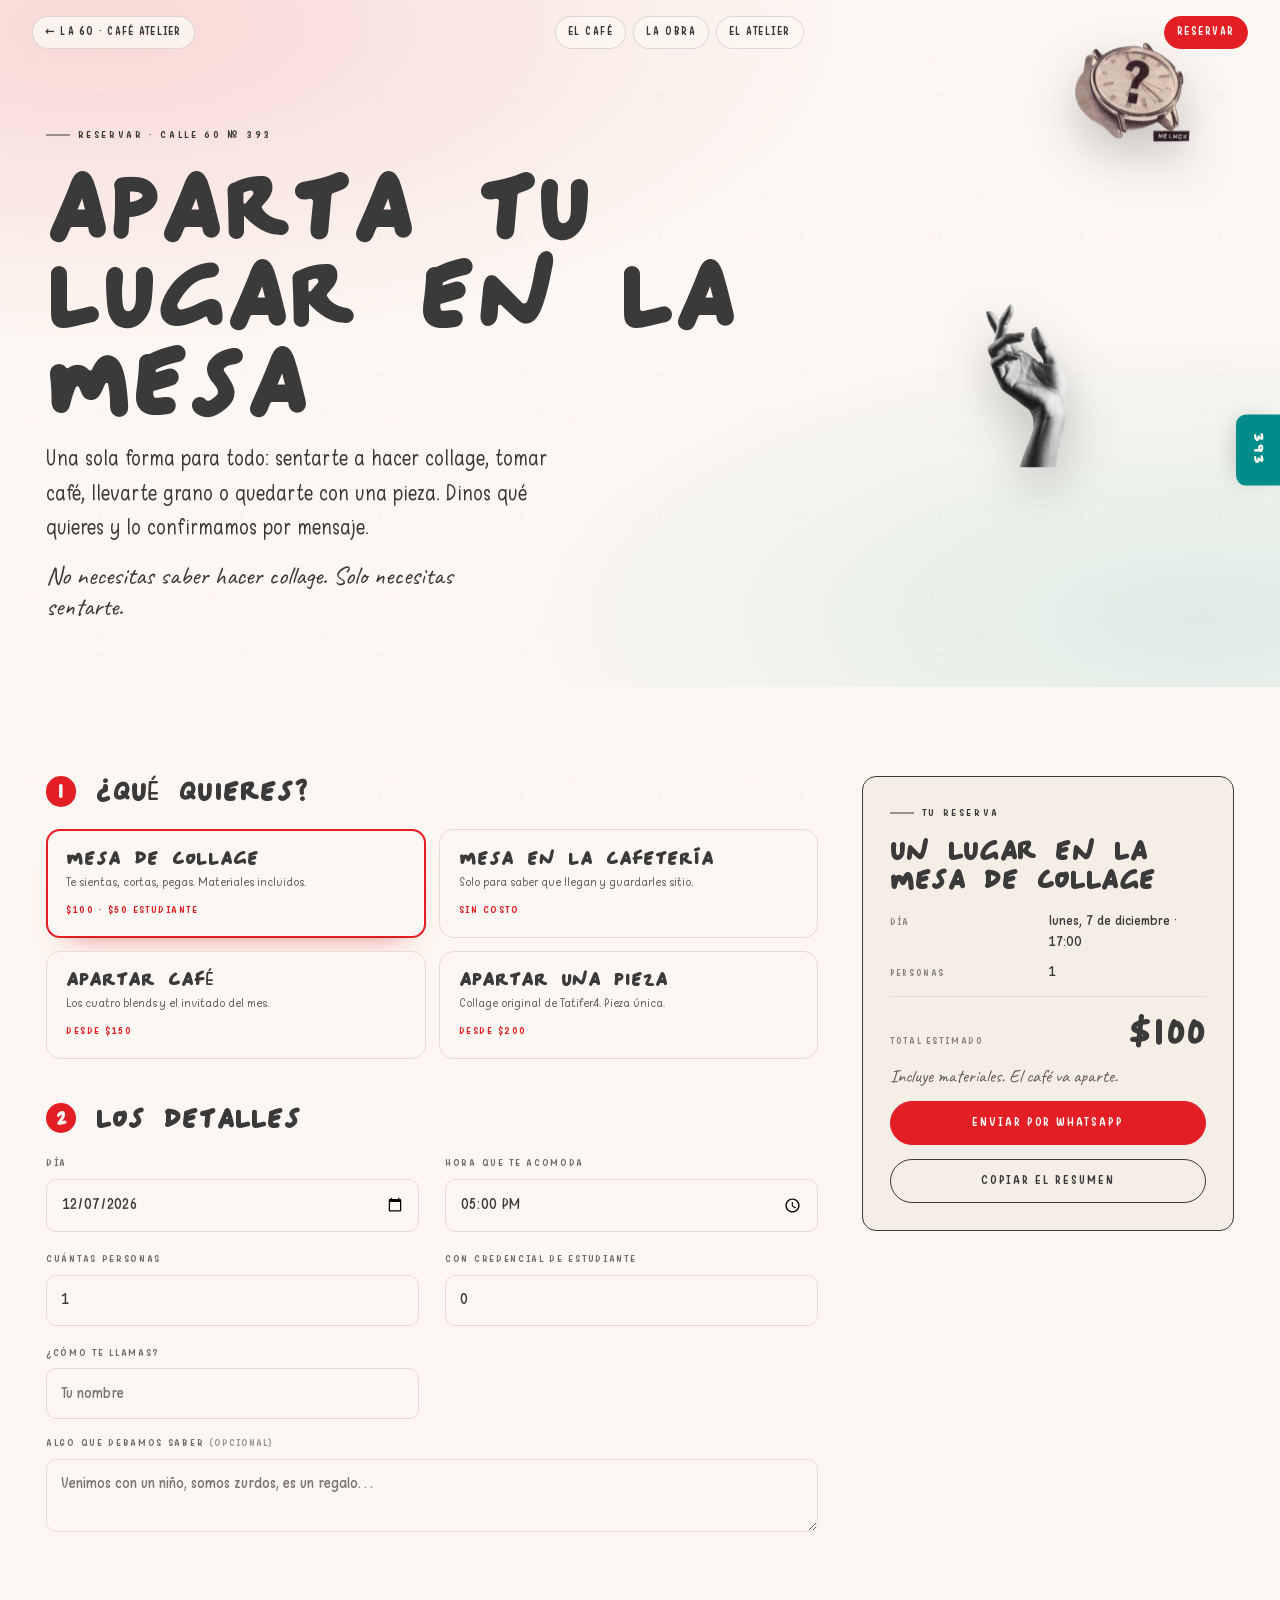
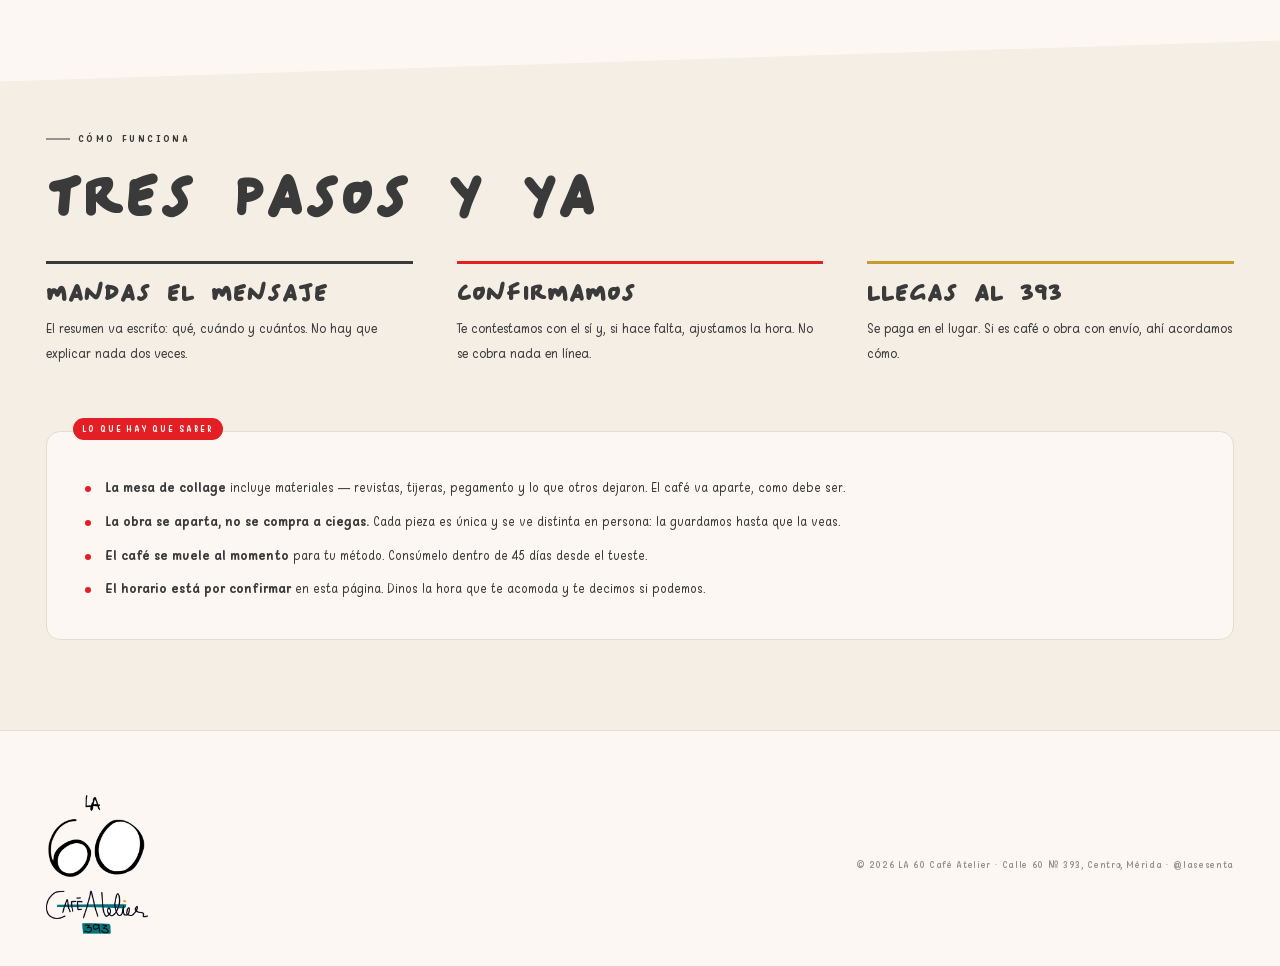
==== reservas.html @ 97c0dc9b "Añade el sitio completo de LA 60 y lo deja listo para publicar El repositorio solo tenía los bloques" ====
<!doctype html>
<html lang="es-MX">
<head>
<meta charset="utf-8">
<meta name="viewport" content="width=device-width,initial-scale=1">
<title>Reservar en LA 60 Café Atelier</title>
<meta name="description" content="Aparta tu lugar en la mesa de collage, una mesa en la cafetería, café en grano o una pieza de Tatifer4. Calle 60 № 393, Centro, Mérida.">
<meta name="theme-color" content="#E31E24">
<meta property="og:title" content="Reservar en LA 60">
<meta property="og:description" content="Collage, café y obra original. Aparta tu lugar en el 393.">
<meta property="og:type" content="website">
<meta property="og:image" content="https://la60cafeatelier.com/assets/img/og-reservas.jpg">
<meta property="og:image:width" content="1200">
<meta property="og:image:height" content="630">
<meta property="og:image:alt" content="La barra de LA 60 Café Atelier">
<meta property="og:url" content="https://la60cafeatelier.com/reservas.html">
<meta property="og:site_name" content="LA 60 · Café Atelier">
<meta property="og:locale" content="es_MX">
<meta name="twitter:card" content="summary_large_image">
<link rel="canonical" href="https://la60cafeatelier.com/reservas.html">
<link rel="icon" href="favicon.ico" sizes="32x32">
<link rel="icon" href="favicon-512.png" type="image/png" sizes="512x512">
<link rel="apple-touch-icon" href="apple-touch-icon.png">

<link rel="preload" href="assets/fonts/lore-bold.woff2" as="font" type="font/woff2" crossorigin>
<link rel="preload" href="assets/fonts/warungkopi-400-normal.woff2" as="font" type="font/woff2" crossorigin>
<link rel="stylesheet" href="assets/css/la60-web.css">
</head>
<body class="pag-reservas">

<a class="salta" href="#reserva">Saltar al formulario</a>

<nav class="nav" aria-label="Principal">
  <div class="nav__grupo">
    <a class="pill pill--marca" href="index.html">← LA 60 · Café Atelier</a>
  </div>
  <div class="nav__grupo nav__links">
    <a class="pill" href="index.html#tienda">El café</a>
    <a class="pill" href="obra.html">La obra</a>
    <a class="pill" href="index.html#taller">El atelier</a>
  </div>
  <div class="nav__grupo">
    <a class="pill pill--acento" href="#reserva">Reservar</a>
  </div>
</nav>
<a class="tab393" href="index.html#visita" aria-label="Calle 60 número 393, Centro, Mérida">393</a>

<!-- ============================================================
     PORTADA
     ============================================================ -->
<header class="res-hero escena" data-raton="14">
  <div class="flota solo-md" data-scroll="200"
       style="--x:84%;--y:14%;--w:clamp(80px,9vw,140px);--depth:2;--rot:9deg;--dur:11s;--amp:18px;--z:6">
    <div class="flota__i"><img src="assets/img/recortes/reloj.webp" alt="" loading="eager"></div>
  </div>
  <!-- La mano va debajo del reloj, a la derecha: a la izquierda se montaba
       sobre el texto del hero. -->
  <div class="flota solo-md" data-scroll="240"
       style="--x:77%;--y:56%;--w:clamp(58px,6.5vw,98px);--depth:2.5;--rot:-8deg;--dur:9s;--delay:-4s;--amp:22px;--z:6">
    <div class="flota__i"><img src="assets/img/recortes/mano.webp" alt="" loading="eager"></div>
  </div>

  <div class="wrap res-hero__cuerpo">
    <p class="eyebrow rev">Reservar · Calle 60 № 393</p>
    <h1 class="t-xl rev" data-d="1" style="max-width:18ch">Aparta tu lugar en la mesa</h1>
    <p class="lead rev" data-d="2" style="max-width:52ch">
      Una sola forma para todo: sentarte a hacer collage, tomar café, llevarte grano
      o quedarte con una pieza. Dinos qué quieres y lo confirmamos por mensaje.
    </p>
    <p class="nota rev" data-d="3" style="max-width:36ch">
      No necesitas saber hacer collage. Solo necesitas sentarte.
    </p>
  </div>
</header>

<!-- ============================================================
     LA RESERVA
     ============================================================ -->
<main class="sec sec--tight">
  <form class="wrap reserva" id="reserva" novalidate>

    <div class="reserva__cuerpo">
      <!-- ---------- 1 · qué quieres ---------- -->
      <fieldset class="paso">
        <legend class="paso__titulo"><span class="paso__n">1</span> ¿Qué quieres?</legend>
        <div class="opciones">
          <label class="opcion">
            <input type="radio" name="intencion" value="taller" checked>
            <span class="opcion__cuerpo">
              <span class="opcion__nombre">Mesa de collage</span>
              <span class="opcion__pie">Te sientas, cortas, pegas. Materiales incluidos.</span>
              <span class="opcion__precio">$100 · $50 estudiante</span>
            </span>
          </label>
          <label class="opcion">
            <input type="radio" name="intencion" value="mesa">
            <span class="opcion__cuerpo">
              <span class="opcion__nombre">Mesa en la cafetería</span>
              <span class="opcion__pie">Solo para saber que llegan y guardarles sitio.</span>
              <span class="opcion__precio">Sin costo</span>
            </span>
          </label>
          <label class="opcion">
            <input type="radio" name="intencion" value="cafe">
            <span class="opcion__cuerpo">
              <span class="opcion__nombre">Apartar café</span>
              <span class="opcion__pie">Los cuatro blends y el invitado del mes.</span>
              <span class="opcion__precio">Desde $150</span>
            </span>
          </label>
          <label class="opcion">
            <input type="radio" name="intencion" value="obra">
            <span class="opcion__cuerpo">
              <span class="opcion__nombre">Apartar una pieza</span>
              <span class="opcion__pie">Collage original de Tatifer4. Pieza única.</span>
              <span class="opcion__precio">Desde $200</span>
            </span>
          </label>
        </div>
      </fieldset>

      <!-- ---------- 2 · los detalles ---------- -->
      <fieldset class="paso">
        <legend class="paso__titulo"><span class="paso__n">2</span> Los detalles</legend>

        <div class="campos" data-para="taller mesa">
          <label class="campo">
            <span>Día</span>
            <input type="date" id="fecha" name="fecha" required>
          </label>
          <label class="campo">
            <span>Hora que te acomoda</span>
            <input type="time" id="hora" name="hora" value="17:00">
          </label>
        </div>

        <div class="campos" data-para="taller">
          <label class="campo">
            <span>Cuántas personas</span>
            <input type="number" id="personas" name="personas" min="1" max="10" value="1">
          </label>
          <label class="campo">
            <span>Con credencial de estudiante</span>
            <input type="number" id="estudiantes" name="estudiantes" min="0" max="10" value="0">
          </label>
        </div>

        <div class="campos" data-para="mesa">
          <label class="campo">
            <span>Cuántas personas</span>
            <input type="number" id="personas-mesa" name="personas-mesa" min="1" max="12" value="2">
          </label>
        </div>

        <div class="campos" data-para="cafe">
          <label class="campo campo--ancho">
            <span>Blend</span>
            <select id="blend" name="blend"></select>
          </label>
          <label class="campo">
            <span>Presentación</span>
            <select id="gramaje" name="gramaje"></select>
          </label>
          <label class="campo">
            <span>Cuántas bolsas</span>
            <input type="number" id="cantidad" name="cantidad" min="1" max="12" value="1">
          </label>
          <label class="campo">
            <span>Molienda</span>
            <select id="molienda" name="molienda"></select>
          </label>
          <label class="campo">
            <span>Entrega</span>
            <select id="entrega" name="entrega">
              <option>Paso por él al 393</option>
              <option>Envío a mi domicilio</option>
            </select>
          </label>
        </div>

        <div class="campos" data-para="obra">
          <label class="campo campo--ancho">
            <span>Pieza</span>
            <select id="pieza" name="pieza"></select>
          </label>
          <label class="campo campo--ancho">
            <span>Entrega</span>
            <select id="entrega-obra" name="entrega-obra">
              <option>Quiero verla en persona antes</option>
              <option>Paso por ella al 393</option>
              <option>Envío a mi domicilio</option>
            </select>
          </label>
          <p class="campo__ayuda campo--ancho">
            ¿Aún no la eliges? <a href="obra.html">Mira el catálogo completo</a> y vuelve.
          </p>
        </div>

        <div class="campos">
          <label class="campo">
            <span>¿Cómo te llamas?</span>
            <input type="text" id="nombre" name="nombre" autocomplete="name" placeholder="Tu nombre">
          </label>
          <label class="campo campo--ancho">
            <span>Algo que debamos saber <em>(opcional)</em></span>
            <textarea id="nota" name="nota" rows="2" placeholder="Venimos con un niño, somos zurdos, es un regalo…"></textarea>
          </label>
        </div>
      </fieldset>
    </div>

    <!-- ---------- 3 · el resumen ---------- -->
    <aside class="resumen">
      <div class="resumen__caja">
        <p class="eyebrow">Tu reserva</p>
        <h2 class="t-m" id="resumen-titulo">Elige qué quieres</h2>
        <dl class="resumen__lista" id="resumen-lista"></dl>
        <div class="resumen__total">
          <span>Total estimado</span>
          <strong id="resumen-total">—</strong>
        </div>
        <p class="resumen__pie" id="resumen-pie" hidden></p>

        <button class="btn btn--rojo resumen__btn" type="submit" id="enviar">
          <span>Enviar</span>
        </button>
        <button class="btn btn--linea resumen__btn" type="button" id="copiar">
          <span>Copiar el resumen</span>
        </button>
        <p class="resumen__aviso" id="aviso" hidden>
          Se copia el resumen y se abre Instagram: pégalo ahí y te contestamos.
        </p>
        <p class="resumen__senal" id="señal" role="status" hidden></p>
      </div>
    </aside>
  </form>
</main>

<!-- ============================================================
     CÓMO FUNCIONA
     ============================================================ -->
<section class="sec sec--tight plano plano--warm plano--corte-sup">
  <div class="wrap">
    <p class="eyebrow rev">Cómo funciona</p>
    <h2 class="t-l rev" data-d="1" style="margin:1.2rem 0 2.4rem;max-width:22ch">Tres pasos y ya</h2>
    <div class="cols3">
      <div class="col-nota rev" data-d="1">
        <h3>Mandas el mensaje</h3>
        <p>El resumen va escrito: qué, cuándo y cuántos. No hay que explicar nada dos veces.</p>
      </div>
      <div class="col-nota rev" data-d="2">
        <h3>Confirmamos</h3>
        <p>Te contestamos con el sí y, si hace falta, ajustamos la hora. No se cobra nada en línea.</p>
      </div>
      <div class="col-nota rev" data-d="3">
        <h3>Llegas al 393</h3>
        <p>Se paga en el lugar. Si es café o obra con envío, ahí acordamos cómo.</p>
      </div>
    </div>

    <div class="recuadro rev" data-d="2">
      <span class="recuadro__sello">Lo que hay que saber</span>
      <ul class="lista-saber">
        <li><b>La mesa de collage</b> incluye materiales — revistas, tijeras, pegamento y lo que
          otros dejaron. El café va aparte, como debe ser.</li>
        <li><b>La obra se aparta, no se compra a ciegas.</b> Cada pieza es única y se ve distinta
          en persona: la guardamos hasta que la veas.</li>
        <li><b>El café se muele al momento</b> para tu método. Consúmelo dentro de 45 días desde
          el tueste.</li>
        <li><b>El horario está por confirmar</b> en esta página. Dinos la hora que te acomoda y
          te decimos si podemos.</li>
      </ul>
    </div>
  </div>
</section>

<footer class="pie">
  <div class="wrap pie__fila">
    <a class="pie__logo" href="index.html">
      <img src="assets/img/logo-tinta.webp" alt="LA 60 · Café Atelier · 393"
           width="661" height="900" loading="lazy">
    </a>
    <p class="pie__legal">© <span data-anio>2026</span> LA 60 Café Atelier · Calle 60 № 393,
      Centro, Mérida · <a href="https://www.instagram.com/lasesenta" target="_blank" rel="noopener">@lasesenta</a></p>
  </div>
</footer>

<script src="assets/js/datos.js" defer></script>
<script src="assets/js/la60.js" defer></script>
<script src="assets/js/reservas.js" defer></script>
</body>
</html>
---- assets/css/la60-web.css ----
/* ============================================================
   LA 60 · CAFÉ ATELIER — sitio web
   Sistema editorial v3 llevado a pantalla.
   Lenguaje: collage · superposición · texturas · color controlado.
   Motor visual: objetos flotantes (composición, no decoración).
   ============================================================ */

/* ============ TIPOGRAFÍAS OFICIALES ============ */
@font-face{font-family:'LORE';src:url('../fonts/lore-regular.woff2') format('woff2');font-weight:100 550;font-style:normal;font-display:swap}
@font-face{font-family:'LORE';src:url('../fonts/lore-bold.woff2') format('woff2');font-weight:551 900;font-style:normal;font-display:swap}
@font-face{font-family:'LORE Display';src:url('../fonts/lore-bold.woff2') format('woff2');font-weight:100 900;font-style:normal;font-display:swap}
@font-face{font-family:'LORE Alt';src:url('../fonts/lore-alt-bold.woff2') format('woff2');font-weight:100 900;font-style:normal;font-display:swap}
@font-face{font-family:'Warung Kopi';src:url('../fonts/warungkopi-300-normal.woff2') format('woff2');font-weight:300;font-style:normal;font-display:swap}
@font-face{font-family:'Warung Kopi';src:url('../fonts/warungkopi-400-normal.woff2') format('woff2');font-weight:400;font-style:normal;font-display:swap}
@font-face{font-family:'Warung Kopi';src:url('../fonts/warungkopi-400-italic.woff2') format('woff2');font-weight:400;font-style:italic;font-display:swap}
@font-face{font-family:'Warung Kopi';src:url('../fonts/warungkopi-700-normal.woff2') format('woff2');font-weight:700;font-style:normal;font-display:swap}
@font-face{font-family:'Caveat';src:url('../fonts/caveat-latin-400-normal.woff2') format('woff2');font-weight:400;font-style:normal;font-display:swap}
@font-face{font-family:'Caveat';src:url('../fonts/caveat-latin-700-normal.woff2') format('woff2');font-weight:700;font-style:normal;font-display:swap}
@font-face{font-family:'Limoncello Recipe';src:url('../fonts/limoncello-regular.woff2') format('woff2');font-weight:100 900;font-style:normal;font-display:swap}

:root{
  /* -- roles tipográficos (cambiar aquí = cambiar todo el sitio) -- */
  --font-titulo:'LORE Display','LORE','Warung Kopi',cursive;
  --font-titulo-alt:'LORE Alt','LORE',cursive;
  --font-cuerpo:'Warung Kopi',system-ui,-apple-system,sans-serif;
  --font-nota:'Caveat',cursive;
  --font-arte:'Limoncello Recipe','Caveat',cursive;

  /* -- paleta oficial · Manual CNSTR 2026 -- */
  --kinder:#008D89;
  --kinder-dark:#006D6A;
  --rojo:#E31E24;
  --mostaza:#C89B2E;
  --papel:#FCF7F2;
  --papel-warm:#F5EEE5;
  --menta:#A7D6CE;
  --rosa:#E88FA8;
  --fucsia:#C2185B;
  --marcador:#3A3A3A;
  --linea:#E6DCCF;
  --blanco:#fff;

  /* -- ritmo -- */
  --gut:clamp(1.25rem,3.6vw,3.25rem);
  --maxw:1380px;
  --r:14px;
  --ease:cubic-bezier(.19,1,.22,1);
}

*,*::before,*::after{box-sizing:border-box;margin:0;padding:0}
/* clip, no hidden: los objetos que sobresalen se recortan sin crear un
   contenedor de scroll — así los blends pegajosos siguen funcionando */
html{scroll-behavior:smooth;-webkit-text-size-adjust:100%;overflow-x:clip}
body{
  background:var(--papel);
  color:var(--marcador);
  font-family:var(--font-cuerpo);
  font-size:clamp(1rem,.42vw + .92rem,1.1rem);
  line-height:1.62;
  -webkit-font-smoothing:antialiased;
  overflow-x:clip;
}
/* height:auto es obligatorio: sin él, max-width encoge el ancho pero deja
   el alto del atributo y las fotos salen estiradas. */
img,svg{display:block;max-width:100%}
img{height:auto}
a{color:inherit;text-decoration:none}
button{font:inherit;color:inherit;background:none;border:0;cursor:pointer}
::selection{background:var(--mostaza);color:var(--papel)}

/* textura de papel: sostiene todo el sistema */
body::before{
  content:'';position:fixed;inset:0;z-index:1;pointer-events:none;opacity:.5;
  background-image:
    radial-gradient(circle at 18% 32%,rgba(200,155,46,.05) 0 2px,transparent 3px),
    radial-gradient(circle at 72% 68%,rgba(58,58,58,.045) 0 1.5px,transparent 3px),
    radial-gradient(circle at 46% 88%,rgba(0,141,137,.04) 0 2px,transparent 3px);
  background-size:180px 180px,140px 140px,220px 220px;
  mix-blend-mode:multiply;
}

/* ============================================================
   1 · TIPOGRAFÍA DE PANTALLA
   ============================================================ */
.t-mega,.t-xl,.t-l,.t-m{
  font-family:var(--font-titulo);
  text-transform:uppercase;      /* LORE es solo mayúsculas */
  line-height:.86;
  letter-spacing:-.015em;
  font-weight:700;
}
.t-mega{font-size:clamp(3.4rem,14.5vw,13.5rem)}
.t-xl{font-size:clamp(2.6rem,7.6vw,6.6rem);line-height:.9}
.t-l{font-size:clamp(2rem,4.6vw,3.9rem);line-height:.94}
.t-m{font-size:clamp(1.35rem,2.2vw,2.1rem);line-height:1.02}

.t-alt{font-family:var(--font-titulo-alt)}
.t-arte{font-family:var(--font-arte);text-transform:none;letter-spacing:.01em;font-weight:400}
.nota{font-family:var(--font-nota);font-size:clamp(1.25rem,2vw,1.8rem);line-height:1.2}

.eyebrow{
  font-family:var(--font-cuerpo);font-weight:700;
  font-size:.68rem;letter-spacing:.24em;text-transform:uppercase;
  display:flex;align-items:center;gap:.7em;
}
.eyebrow::before{content:'';width:2.2em;height:2px;background:currentColor;flex:none;opacity:.5}

.lead{font-size:clamp(1.08rem,1.05vw + .82rem,1.42rem);line-height:1.5;font-weight:300}
.small{font-size:.82rem;line-height:1.5}
.mut{opacity:.66}

/* ============================================================
   2 · ESTRUCTURA
   ============================================================ */
.wrap{width:min(100% - var(--gut)*2,var(--maxw));margin-inline:auto}
.sec{position:relative;padding-block:clamp(5rem,11vw,10rem);z-index:2}
/* el contenido siempre por encima de los objetos de fondo */
.sec > .wrap{position:relative;z-index:5}
/* objetos que solo aparecen cuando hay sitio para que floten */
.solo-md{display:none}
@media(min-width:900px){.solo-md{display:block}}
.sec--tight{padding-block:clamp(3.5rem,7vw,6rem)}

/* planos de color = los "volúmenes" del sistema */
.plano{position:relative;isolation:isolate}
.plano--kinder{background:var(--kinder);color:var(--papel);--linea:rgba(252,247,242,.22);--btn-fill:#FCF7F2;--btn-txt:#008D89}
.plano--tinta{background:var(--marcador);color:var(--papel);--linea:rgba(252,247,242,.18);--btn-fill:#FCF7F2;--btn-txt:#3A3A3A}
.plano--menta{background:var(--menta);color:var(--kinder-dark);--linea:rgba(0,109,106,.24);--btn-fill:#006D6A;--btn-txt:#FCF7F2}
.plano--warm{background:var(--papel-warm)}

/* corte diagonal entre volúmenes: el papel rasgado del collage */
.plano--corte{clip-path:polygon(0 0,100% 3.2vw,100% 100%,0 calc(100% - 3.2vw))}
.plano--corte-sup{clip-path:polygon(0 3.2vw,100% 0,100% 100%,0 100%)}
.plano--corte-inf{clip-path:polygon(0 0,100% 0,100% calc(100% - 3.2vw),0 100%)}

/* cuadrícula blanco/rojo — patrón de identidad propio */
.trama{
  background-image:
    linear-gradient(var(--rojo) 1.5px,transparent 1.5px),
    linear-gradient(90deg,var(--rojo) 1.5px,transparent 1.5px);
  background-size:22px 22px;
  opacity:.28;
}

/* ============================================================
   3 · MOTOR DE OBJETOS FLOTANTES
   Dos capas: la exterior recibe el paralaje (JS), la interior
   respira sola (CSS). Nunca compiten por el mismo transform.
   ============================================================ */
.escena{position:relative}
.flota{
  position:absolute;
  left:var(--x,50%);top:var(--y,50%);
  width:var(--w,140px);
  z-index:var(--z,3);
  pointer-events:none;
  will-change:transform;
  transform:translate3d(
    calc(var(--mx,0px) * var(--depth,1)),
    calc(var(--my,0px) * var(--depth,1) + var(--sy,0px) * var(--depth,1)),
    0);
}
.flota__i{
  animation:respira var(--dur,13s) ease-in-out var(--delay,0s) infinite alternate;
  transform-origin:50% 50%;
}
@keyframes respira{
  from{transform:translateY(calc(var(--amp,10px) * -1)) rotate(calc(var(--rot,0deg) - var(--giro,1.6deg)))}
  to  {transform:translateY(var(--amp,10px)) rotate(calc(var(--rot,0deg) + var(--giro,1.6deg)))}
}

/* Los recortes de la manteleta ya vienen con su silueta: nada de marcos.
   La sombra los separa del fondo sin inventarles un borde. */
.flota img{filter:drop-shadow(0 20px 24px rgba(46,46,46,.26))}
.flota--suave img,.flota--suave svg{filter:drop-shadow(0 14px 18px rgba(58,58,58,.14))}

/* ============================================================
   4 · NAVEGACIÓN
   ============================================================ */
.nav{
  position:fixed;top:0;left:0;right:0;z-index:60;
  display:flex;align-items:center;justify-content:space-between;
  gap:1rem;padding:1rem clamp(1rem,3vw,2rem);
  transition:transform .45s var(--ease);
}
.nav.is-oculto{transform:translateY(-130%)}
.nav__grupo{display:flex;gap:.4rem;align-items:center}
.pill{
  display:inline-flex;align-items:center;gap:.45em;
  padding:.55em 1.05em;border-radius:100px;
  background:rgba(252,247,242,.86);
  border:1.5px solid rgba(58,58,58,.16);
  backdrop-filter:blur(14px);-webkit-backdrop-filter:blur(14px);
  font-size:.72rem;font-weight:700;letter-spacing:.13em;text-transform:uppercase;
  color:var(--marcador);
  transition:background .3s,color .3s,border-color .3s,transform .3s var(--ease);
}
.pill:hover{background:var(--marcador);color:var(--papel);border-color:var(--marcador);transform:translateY(-2px)}
.pill--acento{background:var(--rojo);color:var(--papel);border-color:var(--rojo)}
.pill--acento:hover{background:var(--marcador);border-color:var(--marcador)}
.pill--marca{letter-spacing:.11em}
.nav__links{display:none}
@media(min-width:900px){.nav__links{display:flex;gap:.4rem}}

/* pestaña lateral del 393 */
.tab393{
  position:fixed;right:0;top:50%;transform:translateY(-50%);z-index:55;
  background:var(--kinder);color:var(--papel);
  padding:1.15rem .62rem;border-radius:10px 0 0 10px;
  font-family:var(--font-titulo);font-size:.92rem;letter-spacing:.16em;
  writing-mode:vertical-rl;
  box-shadow:-6px 0 24px -10px rgba(58,58,58,.4);
  transition:padding-right .35s var(--ease),background .35s;
}
.tab393:hover{padding-right:1.1rem;background:var(--rojo)}
@media(max-width:760px){.tab393{display:none}}

/* ============================================================
   5 · HERO
   ============================================================ */
.hero{
  position:relative;min-height:100svh;overflow:clip;
  display:grid;align-items:center;
  padding-block:clamp(7rem,14vh,10rem) clamp(4rem,9vh,7rem);
}
.hero__fondo{
  position:absolute;inset:0;z-index:0;
  /* paradas intermedias para que el degradado no marque un canto visible */
  background:
    radial-gradient(120% 85% at 50% 8%,rgba(167,214,206,.5) 0%,rgba(167,214,206,.22) 34%,rgba(167,214,206,.06) 52%,transparent 68%),
    radial-gradient(90% 70% at 88% 92%,rgba(200,155,46,.24) 0%,rgba(200,155,46,.08) 34%,transparent 62%),
    var(--papel);
}
.hero__cuadricula{
  position:absolute;inset:auto 0 0 0;height:38vh;z-index:0;
  -webkit-mask-image:linear-gradient(transparent,#000 85%);
  mask-image:linear-gradient(transparent,#000 85%);
  opacity:.14;
}
.hero__centro{position:relative;z-index:12;text-align:center;pointer-events:none}

/* El logotipo va tal cual viene: no se recorta, no se recolorea, no se
   le añade nada. Solo se escala. */
.hero__logo{margin-inline:auto;width:min(41vw,clamp(150px,25vh,260px))}
.hero__logo img{width:100%;height:auto}

.hero__sub{
  margin-top:1.6rem;display:flex;flex-wrap:wrap;gap:.5rem .9rem;
  justify-content:center;align-items:center;
  font-size:.72rem;font-weight:700;letter-spacing:.22em;text-transform:uppercase;
}
.hero__sub span{opacity:.72}
.hero__punto{width:5px;height:5px;border-radius:50%;background:var(--rojo);flex:none}
.hero__cta{margin-top:2.2rem;display:flex;gap:.6rem;justify-content:center;flex-wrap:wrap;pointer-events:auto}
.btn{
  display:inline-flex;align-items:center;gap:.6em;
  padding:.9em 1.6em;border-radius:100px;
  font-size:.76rem;font-weight:700;letter-spacing:.16em;text-transform:uppercase;
  background:var(--marcador);color:var(--papel);
  border:1.5px solid var(--marcador);
  transition:transform .35s var(--ease),background .3s,color .3s;
}
.btn:hover{transform:translateY(-3px)}
.btn--linea{background:transparent;color:inherit;border-color:currentColor}
.btn--linea:hover{
  background:var(--btn-fill,#3A3A3A);
  color:var(--btn-txt,#FCF7F2);
  border-color:var(--btn-fill,#3A3A3A);
}
.btn--rojo{background:var(--rojo);border-color:var(--rojo)}
.btn--rojo:hover{background:var(--kinder);border-color:var(--kinder)}

/* --- reparto de los objetos de la portada ---------------------------
   Los recortes van a escalas muy distintas —del patín de 155 px al
   corazón de 40— para que la composición tenga primer plano y fondo.
   Móvil primero: sobreviven cuatro, se van a las esquinas y se quedan
   detrás del título (--z:2). La franja central queda libre.           */
.h-personaje{--x:58%;--y:76%;--w:34vw;--depth:1.1;--rot:2deg;--dur:12s;--amp:12px;--z:2}
.h-bolsa    {--x:2%;--y:70%;--w:30vw;--depth:1.5;--rot:-9deg;--dur:10s;--delay:-2s;--amp:14px;--z:2}
.h-r1       {--x:1%;--y:4%;--w:30vw;--depth:2;--rot:-11deg;--dur:9s;--delay:-1s;--amp:16px;--z:2}
.h-r2       {--x:64%;--y:3%;--w:32vw;--depth:1.9;--rot:7deg;--dur:11s;--delay:-4s;--amp:15px;--z:2}
.h-r8       {--x:86%;--y:58%;--w:12vw;--depth:2.8;--rot:9deg;--dur:7.5s;--delay:-2s;--amp:22px;--z:2}

@media(min-width:900px){
  /* En pantalla ancha sí hay sitio: los recortes pasan delante del título
     y la composición se abre en profundidad. */
  .h-cafeto-a{--x:-3%;--y:1%;--w:min(34vw,470px);--depth:.5;--rot:-7deg;--dur:17s;--amp:12px;--z:2}
  .hero__logo{width:min(28vw,clamp(200px,32vh,340px))}
  .h-personaje{--x:63%;--y:20%;--w:min(30vw,330px);--depth:1.25;--rot:2deg;--dur:12s;--amp:16px;--z:14}
  .h-bolsa{--x:8%;--y:42%;--w:min(15vw,170px);--depth:1.7;--rot:-9deg;--dur:10s;--delay:-2s;--amp:18px;--z:15}

  /* grandes, en primer plano */
  .h-r1 {--x:2%;--y:7%;--w:clamp(96px,11.5vw,164px);--depth:2.1;--rot:-11deg;--dur:9s;--delay:-1s;--amp:20px;--z:16}
  .h-r2 {--x:81%;--y:4%;--w:clamp(104px,12.5vw,178px);--depth:1.9;--rot:7deg;--dur:11s;--delay:-4s;--amp:17px;--z:16}
  .h-r3 {--x:26%;--y:74%;--w:clamp(82px,9.5vw,138px);--depth:2.4;--rot:5deg;--dur:8.5s;--delay:-3s;--amp:22px;--z:16}
  .h-r4 {--x:63%;--y:76%;--w:clamp(72px,8.5vw,124px);--depth:2.2;--rot:-6deg;--dur:10s;--delay:-6s;--amp:19px;--z:16}
  /* medianos */
  .h-r5 {--x:11%;--y:66%;--w:clamp(58px,7vw,102px);--depth:2.3;--rot:14deg;--dur:12s;--delay:-5s;--amp:18px;--z:16}
  .h-r6 {--x:33%;--y:15%;--w:clamp(56px,6.8vw,98px);--depth:2.5;--rot:-8deg;--dur:9.5s;--delay:-7s;--amp:21px;--z:16}
  .h-r7 {--x:91%;--y:77%;--w:clamp(48px,5.6vw,82px);--depth:2.6;--rot:11deg;--dur:8s;--delay:-2.5s;--amp:23px;--z:16}
  /* pequeños, los que más se mueven */
  .h-r8 {--x:88%;--y:57%;--w:clamp(30px,3.6vw,54px);--depth:2.8;--rot:9deg;--dur:7.5s;--delay:-2s;--amp:25px;--z:16}
  .h-r9 {--x:2%;--y:31%;--w:clamp(42px,5vw,74px);--depth:2.7;--rot:-4deg;--dur:10.5s;--delay:-8s;--amp:20px;--z:16}
  .h-r10{--x:90%;--y:25%;--w:clamp(46px,5.4vw,80px);--depth:2.5;--rot:13deg;--dur:11.5s;--delay:-3.5s;--amp:18px;--z:16}
}

.scrollcue{
  position:absolute;left:50%;bottom:1.6rem;transform:translateX(-50%);z-index:14;
  display:grid;justify-items:center;gap:.55rem;
  font-size:.6rem;letter-spacing:.24em;text-transform:uppercase;opacity:.55;
}
.scrollcue i{display:block;width:1px;height:44px;background:currentColor;transform-origin:top;animation:cae 2.1s var(--ease) infinite}
@keyframes cae{0%{transform:scaleY(0)}45%{transform:scaleY(1)}100%{transform:scaleY(0);transform-origin:bottom}}

/* ============================================================
   6 · MARQUESINA
   ============================================================ */
.marq{
  overflow:clip;border-block:1.5px solid var(--linea);
  padding-block:.85rem;background:var(--papel-warm);
  --vel:34s;
}
.marq--kinder{background:var(--kinder);color:var(--papel);border-color:rgba(252,247,242,.2)}
.marq__pista{display:flex;width:max-content;animation:corre var(--vel) linear infinite}
.marq:hover .marq__pista{animation-play-state:paused}
.marq__grupo{display:flex;align-items:center;gap:1.6rem;padding-right:1.6rem;flex:none}
.marq__item{
  font-family:var(--font-titulo);text-transform:uppercase;
  font-size:clamp(1.5rem,3.6vw,3rem);line-height:1;white-space:nowrap;
}
.marq__punto{width:.42em;height:.42em;border-radius:50%;background:var(--rojo);flex:none}
.marq--kinder .marq__punto{background:var(--mostaza)}
@keyframes corre{to{transform:translateX(-50%)}}

/* ============================================================
   7 · REVELADOS AL SCROLL
   ============================================================ */
.rev{opacity:0;transform:translateY(34px);transition:opacity .95s var(--ease),transform .95s var(--ease)}
.rev.is-on{opacity:1;transform:none}
.rev[data-d="1"]{transition-delay:.1s}
.rev[data-d="2"]{transition-delay:.2s}
.rev[data-d="3"]{transition-delay:.3s}
.rev[data-d="4"]{transition-delay:.4s}
.rev--izq{transform:translateX(-40px)}
.rev--der{transform:translateX(40px)}
/* la imagen se descubre como si alguien la pegara */
.rev-mask{clip-path:inset(0 0 100% 0);transition:clip-path 1.25s var(--ease)}
.rev-mask.is-on{clip-path:inset(0 0 0 0)}

/* ============================================================
   8 · ORIGEN — cifras
   ============================================================ */
.cifras{display:grid;gap:clamp(1.6rem,3vw,3rem);grid-template-columns:1fr}
@media(min-width:760px){.cifras{grid-template-columns:repeat(3,1fr)}}
.cifra{border-top:1.5px solid var(--linea);padding-top:1.1rem}
/* la cifra también es un <p>: hay que ganarle a `.cifra p` en especificidad */
.cifra .cifra__n{
  font-family:var(--font-titulo);font-size:clamp(3.2rem,7vw,5.4rem);
  line-height:.86;letter-spacing:-.02em;margin-top:0;opacity:1;font-weight:700;
}
.cifra .cifra__n em{font-style:normal;font-size:.42em;vertical-align:.55em;margin-left:.08em;opacity:.7}
.cifra p{margin-top:.7rem;font-size:.95rem;line-height:1.5;opacity:.85;font-weight:300}

/* ============================================================
   9 · VARIEDADES — tira horizontal
   ============================================================ */
.tira{
  display:flex;gap:1rem;overflow-x:auto;scroll-snap-type:x mandatory;
  padding:.5rem calc((100vw - min(100% - var(--gut)*2,var(--maxw)))/2) 1.6rem;
  margin-inline:calc(50% - 50vw);
  scrollbar-width:none;
}
.tira::-webkit-scrollbar{display:none}
.var{
  flex:0 0 min(78vw,300px);scroll-snap-align:center;
  background:var(--papel);border:1.5px solid var(--linea);border-radius:var(--r);
  padding:1.5rem 1.35rem 1.35rem;position:relative;
  transition:transform .5s var(--ease),box-shadow .5s var(--ease);
}
.var:hover{transform:translateY(-8px) rotate(-.7deg);box-shadow:0 26px 40px -22px rgba(58,58,58,.4)}
.var__n{
  position:absolute;top:1.1rem;right:1.2rem;
  font-family:var(--font-titulo);font-size:1.5rem;opacity:.16;
}
.var h3{font-family:var(--font-titulo);text-transform:uppercase;font-size:1.55rem;line-height:1;margin-bottom:.2rem}
.var__lat{font-style:italic;font-size:.78rem;opacity:.6;display:block;margin-bottom:.9rem}
.var p{font-size:.92rem;font-weight:300;line-height:1.5}
.var__tag{
  display:inline-block;margin-top:1.1rem;padding:.35em .8em;border-radius:100px;
  font-size:.64rem;font-weight:700;letter-spacing:.14em;text-transform:uppercase;
  background:var(--tono,var(--menta));color:var(--tono-txt,var(--kinder-dark));
}

/* ============================================================
   10 · BLENDS — volúmenes que se apilan
   ============================================================ */
.pila{position:relative}
.blend{
  position:sticky;top:0;min-height:100svh;
  display:grid;align-items:center;overflow:clip;
  background:var(--bg);color:var(--tx);
  border-top:1.5px solid rgba(252,247,242,.16);
}
.blend__rejilla{
  display:grid;gap:clamp(1.6rem,4vw,4rem);align-items:center;
  grid-template-columns:1fr;padding-block:clamp(4.5rem,9vh,7rem);
}
@media(min-width:900px){.blend__rejilla{grid-template-columns:1.05fr .95fr}}
.blend__num{
  font-family:var(--font-titulo);font-size:clamp(7rem,26vw,22rem);line-height:.72;
  position:absolute;right:-.06em;bottom:-.14em;opacity:.09;pointer-events:none;user-select:none;
}
.blend h2{margin:.5rem 0 .35rem}
.blend__claim{font-family:var(--font-nota);font-size:clamp(1.4rem,2.6vw,2.2rem);opacity:.85;margin-bottom:1.2rem}
.blend__desc{max-width:46ch;font-weight:300}
.ficha{display:grid;grid-template-columns:repeat(2,1fr);gap:1.1rem 1.4rem;margin-top:2rem;max-width:46ch}
.ficha dt{font-size:.62rem;font-weight:700;letter-spacing:.2em;text-transform:uppercase;opacity:.6;margin-bottom:.2rem}
.ficha dd{font-size:.95rem;line-height:1.35}
.blend__notas{margin-top:2rem;border-top:1.5px solid currentColor;padding-top:1.1rem;max-width:52ch;opacity:.92}
.blend__notas .eyebrow{margin-bottom:.9rem;opacity:.75}
.blend__notas li{list-style:none;font-size:.9rem;font-weight:300;line-height:1.5;padding-left:1.1rem;position:relative;margin-bottom:.55rem}
.blend__notas li::before{content:'';position:absolute;left:0;top:.62em;width:5px;height:5px;border-radius:50%;background:currentColor;opacity:.55}
.blend__notas b{font-weight:700}
/* la ficha técnica abre con el frontal de la etiqueta, no con la bolsa */
.blend__frontal{position:relative;display:grid;place-items:center;min-height:min(58vh,480px)}
.frontal,.frontal svg,.frontal img{width:100%;height:auto;display:block}
.frontal svg,.frontal img{
  border-radius:2px;
  box-shadow:0 34px 44px -26px rgba(46,46,46,.55);
}

/* ============================================================
   11 · BOLSA DE CAFÉ
   Los renders reales, con transparencia. No se recolorean ni se
   les añade sombra falsa: el render ya trae la suya.
   ============================================================ */
.bolsa,.flota__i > img[src*="bolsas/"]{width:100%;height:auto}

/* ============================================================
   12 · NOTAS — editorial a tres columnas
   ============================================================ */
.cols3{display:grid;gap:clamp(1.8rem,3.4vw,3.2rem);grid-template-columns:1fr}
@media(min-width:820px){.cols3{grid-template-columns:repeat(3,1fr)}}
.col-nota h3{font-family:var(--font-titulo);text-transform:uppercase;font-size:1.5rem;line-height:.98;margin-bottom:.8rem}
.col-nota{border-top:3px solid var(--marcador);padding-top:1.1rem}
.col-nota:nth-child(2){border-color:var(--rojo)}
.col-nota:nth-child(3){border-color:var(--mostaza)}
.col-nota p{font-weight:300;font-size:.96rem}
.recuadro{
  margin-top:clamp(2.4rem,5vw,4rem);
  border:1.5px solid var(--linea);border-radius:var(--r);
  padding:clamp(1.4rem,3vw,2.4rem);
  background:var(--papel);position:relative;
}
.recuadro__sello{
  position:absolute;top:-.9rem;left:1.6rem;background:var(--rojo);color:var(--papel);
  padding:.32em .9em;border-radius:100px;
  font-size:.62rem;font-weight:700;letter-spacing:.2em;text-transform:uppercase;
}

/* ============================================================
   13 · TIENDA
   ============================================================ */
.gramaje{display:flex;gap:.4rem;flex-wrap:wrap;margin-block:1.6rem 2.6rem}
.gramaje button{
  padding:.62em 1.25em;border-radius:100px;border:1.5px solid var(--linea);
  font-size:.72rem;font-weight:700;letter-spacing:.14em;text-transform:uppercase;
  transition:all .3s var(--ease);
}
.gramaje button[aria-pressed="true"]{background:var(--marcador);color:var(--papel);border-color:var(--marcador)}
.gramaje button:hover{border-color:var(--marcador)}

.rejilla-bolsas{display:grid;gap:clamp(1rem,2vw,1.6rem);grid-template-columns:repeat(2,1fr)}
@media(min-width:900px){.rejilla-bolsas{grid-template-columns:repeat(4,1fr)}}
.prod{
  position:relative;border:1.5px solid var(--linea);border-radius:var(--r);
  background:var(--papel);padding:1.1rem 1.1rem 1.3rem;overflow:clip;
  display:flex;flex-direction:column;
  transition:transform .55s var(--ease),box-shadow .55s var(--ease),border-color .3s;
}
.prod:hover{transform:translateY(-10px);box-shadow:0 34px 46px -28px rgba(58,58,58,.45);border-color:var(--marcador)}
.prod__lienzo{
  position:relative;display:grid;place-items:center;
  aspect-ratio:1/1;margin:-.4rem -.4rem .9rem;border-radius:10px;overflow:clip;
  background:var(--papel-warm);
}
/* la fotografía final llena el azulejo: trae su propia luz y su sombra,
   así que no necesita ni tinte de fondo ni margen */
.prod__lienzo img{width:100%;height:100%;object-fit:cover;
  transition:transform .8s var(--ease)}
.prod:hover .prod__lienzo img{transform:scale(1.05)}
.prod__tueste{font-size:.6rem;font-weight:700;letter-spacing:.16em;text-transform:uppercase;opacity:.6}
.prod h3{font-family:var(--font-titulo);text-transform:uppercase;font-size:1.45rem;line-height:1;margin:.25rem 0 .4rem}
.prod__perfil{font-size:.82rem;font-weight:300;opacity:.8;margin-bottom:1rem;flex:1}
.prod__pie{display:flex;align-items:baseline;justify-content:space-between;gap:.6rem;border-top:1.5px solid var(--linea);padding-top:.8rem}
.prod__precio{font-family:var(--font-titulo);font-size:1.7rem;line-height:1}
.prod__precio--na{opacity:.3;font-size:1.2rem}
.prod__g{font-size:.62rem;font-weight:700;letter-spacing:.14em;text-transform:uppercase;opacity:.55}
.prod__cinta{
  position:absolute;top:.9rem;right:-2.6rem;z-index:4;
  background:var(--rojo);color:var(--papel);
  padding:.3em 3rem;transform:rotate(38deg);
  font-size:.56rem;font-weight:700;letter-spacing:.18em;text-transform:uppercase;
}

/* la fotografía de la línea, cerrando la sección */
.linea{margin-top:clamp(2.6rem,5vw,4rem)}
.linea img{width:100%;height:auto;border-radius:var(--r)}
.linea figcaption{
  margin-top:.9rem;font-family:var(--font-nota);
  font-size:clamp(1.1rem,1.6vw,1.5rem);line-height:1.25;opacity:.8;
}

.cuidados{display:grid;gap:1.6rem;grid-template-columns:1fr;margin-top:clamp(2.4rem,5vw,3.6rem)}
@media(min-width:760px){.cuidados{grid-template-columns:repeat(3,1fr)}}
.cuidado{display:flex;gap:1rem;align-items:flex-start}
.cuidado__n{font-family:var(--font-titulo);font-size:2.4rem;line-height:.8;color:var(--rojo);flex:none}
.cuidado h4{font-size:.66rem;font-weight:700;letter-spacing:.2em;text-transform:uppercase;margin-bottom:.35rem}
.cuidado p{font-size:.88rem;font-weight:300;line-height:1.5;opacity:.85}

/* ============================================================
   14 · ATELIER DEL MES
   ============================================================ */
.mes{display:grid;gap:clamp(2rem,5vw,4.5rem);grid-template-columns:1fr;align-items:center}
@media(min-width:900px){.mes{grid-template-columns:.9fr 1.1fr}}
.mes__escena{position:relative;min-height:min(62vh,520px);display:grid;place-items:center}
.mes__lista{display:grid;gap:1.2rem;margin-top:2rem;max-width:50ch}
.mes__lista div{border-top:1.5px solid var(--linea);padding-top:.85rem}
.mes__lista dt{font-size:.62rem;font-weight:700;letter-spacing:.2em;text-transform:uppercase;opacity:.6;margin-bottom:.25rem}
.mes__lista dd{font-weight:300}

/* ============================================================
   15 · GALERÍA VIVA · TATIFER4  (módulo extraíble)
   ============================================================ */
.galeria{position:relative}
.obras{display:grid;gap:clamp(1.1rem,2.4vw,2.2rem);grid-template-columns:repeat(2,1fr)}
@media(min-width:820px){.obras{grid-template-columns:repeat(4,1fr)}}
.obra{
  position:relative;display:block;
  transition:transform .6s var(--ease),filter .6s var(--ease);
}
.obra:hover{transform:translateY(-18px) rotate(-1.4deg);z-index:5}
/* Cada obra flota a su propia altura de reposo. Solo en la rejilla de
   cuatro columnas: en dos columnas el desfase hace que una tarjeta pise
   el pie de la de arriba. */
@media(min-width:820px){
  .obra:nth-child(4n+1){transform:translateY(-14px)}
  .obra:nth-child(4n+3){transform:translateY(10px)}
  .obra:hover{transform:translateY(-24px) rotate(-1.4deg)}
}
.obra__marco{
  position:relative;border-radius:3px;overflow:clip;
  background:var(--papel);
  padding:9px;
  box-shadow:0 24px 34px -22px rgba(58,58,58,.55);
  transition:box-shadow .6s var(--ease);
}
.obra:hover .obra__marco{box-shadow:0 42px 52px -26px rgba(58,58,58,.6)}
/* La obra nunca se recorta: va contenida sobre un paspartú de papel,
   como una pieza montada. Sus formatos son distintos entre sí. */
.obra__lienzo{
  aspect-ratio:4/5;position:relative;overflow:clip;border-radius:1px;
  background:var(--papel-warm);display:grid;place-items:center;
}
.obra__lienzo img{width:100%;height:100%;object-fit:contain;display:block}
.obra__pie{display:flex;justify-content:space-between;align-items:baseline;gap:.6rem;margin-top:.8rem}
/* en columna estrecha el título y el precio no caben en la misma línea */
@media(max-width:700px){
  .obra__pie{display:grid;gap:.4rem;justify-items:start}
}
.obra h3{font-family:var(--font-titulo);text-transform:uppercase;font-size:1.05rem;line-height:1}
.obra__med{font-size:.66rem;letter-spacing:.1em;text-transform:uppercase;opacity:.55;display:block;margin-top:.25rem}
.obra__precio{font-family:var(--font-titulo);font-size:1.2rem;line-height:1;flex:none}
.obra__estado{
  position:absolute;top:.6rem;left:.6rem;z-index:3;
  background:var(--marcador);color:var(--papel);
  padding:.24em .7em;border-radius:100px;
  font-size:.54rem;font-weight:700;letter-spacing:.16em;text-transform:uppercase;
}
.obra__estado--vendida{background:var(--rojo)}

.autora{display:grid;gap:clamp(1.6rem,4vw,3.4rem);grid-template-columns:1fr;align-items:center;margin-bottom:clamp(2.6rem,6vw,4.5rem)}
@media(min-width:900px){.autora{grid-template-columns:.42fr .58fr}}
.autora__retrato{position:relative;border-radius:var(--r);overflow:clip;aspect-ratio:4/5}
.autora__retrato img{width:100%;height:100%;object-fit:cover}
.autora__firma{font-family:var(--font-arte);font-size:clamp(2rem,4.4vw,3.4rem);line-height:1;color:var(--fucsia);margin-bottom:.4rem}

/* ============================================================
   16 · OBJETOS DE LA CASA
   ============================================================ */
.objetos{display:grid;gap:clamp(1rem,2vw,1.6rem);grid-template-columns:repeat(2,1fr)}
@media(min-width:900px){.objetos{grid-template-columns:repeat(4,1fr)}}
.objeto{
  border:1.5px solid var(--linea);border-radius:var(--r);
  padding:1.2rem;background:var(--papel);
  display:flex;flex-direction:column;gap:.5rem;
  transition:transform .5s var(--ease),border-color .3s;
}
.objeto:hover{transform:translateY(-8px) rotate(.6deg);border-color:var(--marcador)}
.objeto__fig{aspect-ratio:1/1;display:grid;place-items:center;background:var(--tono,var(--papel-warm));border-radius:10px;margin:-.35rem -.35rem .5rem}
.objeto__fig svg{width:62%;height:62%}
.objeto h3{font-family:var(--font-titulo);text-transform:uppercase;font-size:1.1rem;line-height:1}
.objeto p{font-size:.8rem;font-weight:300;opacity:.8;flex:1}
.objeto__precio{font-family:var(--font-titulo);font-size:1.25rem}

/* ============================================================
   17 · TALLER
   ============================================================ */
.taller{display:grid;gap:clamp(2rem,5vw,4rem);grid-template-columns:1fr;align-items:center}
@media(min-width:900px){.taller{grid-template-columns:1.05fr .95fr}}
.taller__precios{display:grid;gap:1rem;grid-template-columns:repeat(2,1fr);margin-top:2rem;max-width:34rem}
.taller__precio{border:1.5px solid currentColor;border-radius:var(--r);padding:1.1rem 1.2rem}
.taller__precio strong{font-family:var(--font-titulo);font-size:2rem;line-height:1;display:block}
.taller__precio span{font-size:.66rem;font-weight:700;letter-spacing:.16em;text-transform:uppercase;opacity:.75}

/* ============================================================
   18 · EL ESPACIO — mosaico con paralaje
   ============================================================ */
.mosaico{display:grid;gap:clamp(.7rem,1.6vw,1.3rem);grid-template-columns:repeat(6,1fr)}
.mos{position:relative;overflow:clip;border-radius:var(--r);background:var(--papel-warm)}
.mos img{width:100%;height:100%;object-fit:cover;transition:transform 1.2s var(--ease)}
.mos:hover img{transform:scale(1.06)}
.mos--a{grid-column:span 6;aspect-ratio:4/3}
.mos--b{grid-column:span 3;aspect-ratio:3/4}
.mos--c{grid-column:span 3;aspect-ratio:3/4}
.mos--d{grid-column:span 6;aspect-ratio:16/9}
@media(min-width:820px){
  .mos--a{grid-column:span 4;aspect-ratio:16/11}
  .mos--b{grid-column:span 2;aspect-ratio:3/4}
  .mos--c{grid-column:span 2;aspect-ratio:3/4}
  .mos--d{grid-column:span 4;aspect-ratio:16/11}
}
.mos__pie{
  position:absolute;left:.9rem;bottom:.9rem;z-index:3;
  background:rgba(252,247,242,.9);backdrop-filter:blur(8px);
  padding:.34em .85em;border-radius:100px;
  font-size:.6rem;font-weight:700;letter-spacing:.16em;text-transform:uppercase;color:var(--marcador);
}

/* ============================================================
   19 · VISITA + PIE
   ============================================================ */
.visita{display:grid;gap:clamp(2rem,5vw,4rem);grid-template-columns:1fr}
@media(min-width:900px){.visita{grid-template-columns:1.1fr .9fr}}
.dato{border-top:1.5px solid var(--linea);padding-top:.9rem;margin-bottom:1.6rem}
.dato dt{font-size:.62rem;font-weight:700;letter-spacing:.2em;text-transform:uppercase;opacity:.6;margin-bottom:.3rem}
.dato dd{font-size:1.05rem;line-height:1.4}
.dato dd a:hover{color:var(--rojo)}

.pie{padding-block:clamp(2.5rem,5vw,4rem) 2rem;border-top:1.5px solid var(--linea)}
.pie__fila{display:flex;flex-wrap:wrap;gap:1rem 2rem;align-items:center;justify-content:space-between}
.pie__logo{display:block;width:clamp(74px,8vw,104px)}
.pie__logo img{width:100%;height:auto}
.pie__legal{font-size:.68rem;letter-spacing:.06em;opacity:.55}

/* ============================================================
   20 · ACCESIBILIDAD Y MOVIMIENTO REDUCIDO
   ============================================================ */
.salta{position:absolute;left:-9999px;top:0;z-index:99;background:var(--marcador);color:var(--papel);padding:.7em 1.2em;border-radius:0 0 8px 0}
.salta:focus{left:0}
:focus-visible{outline:2.5px solid var(--rojo);outline-offset:3px;border-radius:4px}

@media(prefers-reduced-motion:reduce){
  html{scroll-behavior:auto}
  *,*::before,*::after{animation-duration:.001ms!important;animation-iteration-count:1!important;transition-duration:.001ms!important}
  .flota{transform:none!important}
  .marq__pista{animation:none}
  .rev{opacity:1;transform:none}
  .rev-mask{clip-path:none}
  .blend{position:relative;min-height:auto}
}

/* ============================================================
   21 · CATÁLOGO DE OBRA · obra.html
   Página aparte: el catálogo de Tatifer4 no corre en el scroll
   de la portada, se entra por botón. Cada serie abre con su
   seccionador y su propio plano de color.
   ============================================================ */
.pag-obra{--linea:#E6DCCF}

.obra-hero{
  position:relative;overflow:clip;
  min-height:min(86svh,720px);
  display:grid;align-items:center;
  padding-block:clamp(7rem,15vh,10rem) clamp(4rem,9vh,7rem);
  background:
    radial-gradient(110% 80% at 12% 6%,rgba(232,143,168,.34) 0%,rgba(232,143,168,.1) 40%,transparent 66%),
    radial-gradient(90% 70% at 92% 88%,rgba(167,214,206,.34) 0%,transparent 60%),
    var(--papel);
}
.obra-hero__cuerpo{position:relative;z-index:5;max-width:60ch;display:grid;gap:1.1rem}
.obra-hero__cuerpo .autora__firma{margin:1.2rem 0 -.2rem}

/* --- el seccionador de serie ------------------------------- */
.serie{position:relative;padding-block:clamp(4.5rem,9vw,8rem);z-index:2}
.serie > .wrap{position:relative;z-index:5}

.seccionador{margin-bottom:clamp(2.6rem,5vw,4.5rem)}
.seccionador__nombre{
  /* más contenido que el t-mega de la portada: es un rótulo, no un titular */
  font-size:clamp(3rem,9vw,7.5rem);
  margin:.9rem 0 1.4rem;
}
.seccionador__pie{
  display:grid;gap:1.4rem clamp(2rem,4vw,4rem);
  grid-template-columns:1fr;
  border-top:1.5px solid var(--linea);padding-top:1.2rem;
}
@media(min-width:820px){
  .seccionador__pie{grid-template-columns:minmax(0,1fr) auto;align-items:start}
}
.seccionador__pie .nota{max-width:42ch;opacity:.9}
.seccionador__datos{display:flex;gap:clamp(1.4rem,3vw,2.6rem)}
.seccionador__datos dt{
  font-size:.62rem;font-weight:700;letter-spacing:.2em;
  text-transform:uppercase;opacity:.6;margin-bottom:.25rem;
}
.seccionador__datos dd{font-family:var(--font-titulo);font-size:clamp(1.5rem,2.6vw,2.2rem);line-height:1}

/* la sombra de la tarjeta necesita más contraste sobre plano oscuro */
.plano--tinta .obra__marco,.plano--kinder .obra__marco{box-shadow:0 26px 40px -20px rgba(0,0,0,.5)}

/* --- la invitación al catálogo, en la portada --------------- */
.pase{
  display:grid;gap:clamp(1.6rem,3.4vw,3rem);align-items:center;
  grid-template-columns:1fr;margin-top:clamp(2.6rem,5vw,4rem);
}
@media(min-width:900px){.pase{grid-template-columns:1.15fr .85fr}}
.pase__muestra{display:grid;grid-template-columns:repeat(4,1fr);gap:.7rem}
.pase__muestra img{
  width:100%;aspect-ratio:4/5;object-fit:contain;
  background:var(--papel-warm);border-radius:3px;padding:7px;
  box-shadow:0 18px 26px -18px rgba(46,46,46,.5);
  transition:transform .5s var(--ease);
}
.pase__muestra a:nth-child(2) img{transform:translateY(-10px)}
.pase__muestra a:nth-child(4) img{transform:translateY(8px)}
.pase__muestra a:hover img{transform:translateY(-16px) rotate(-1.6deg)}
.pase__texto{display:grid;gap:1rem;justify-items:start}
.pase__cifra{font-family:var(--font-titulo);font-size:clamp(2.6rem,5vw,4rem);line-height:.9}

/* ============================================================
   22 · RESERVAS · reservas.html
   Una superficie, cuatro intenciones. Los campos de la intención
   que no toca están `hidden`, no ocultos con display: así el
   lector de pantalla tampoco los ve.
   ============================================================ */
.res-hero{
  position:relative;overflow:clip;
  padding-block:clamp(7rem,14vh,9rem) clamp(2.6rem,5vw,4rem);
  background:
    radial-gradient(100% 80% at 8% 4%,rgba(227,30,36,.14) 0%,transparent 58%),
    radial-gradient(90% 70% at 94% 90%,rgba(167,214,206,.34) 0%,transparent 60%),
    var(--papel);
}
.res-hero__cuerpo{position:relative;z-index:5;display:grid;gap:1.1rem}

/* --- la rejilla: formulario + resumen ----------------------- */
.reserva{display:grid;gap:clamp(1.8rem,3.4vw,3rem);grid-template-columns:1fr;align-items:start}
@media(min-width:980px){.reserva{grid-template-columns:minmax(0,1.35fr) minmax(310px,.65fr)}}
.reserva__cuerpo{display:grid;gap:clamp(1.8rem,3.4vw,3rem);min-width:0}

.paso{border:0}
.paso__titulo{
  display:flex;align-items:center;gap:.7em;padding:0;margin-bottom:1.4rem;
  font-family:var(--font-titulo);text-transform:uppercase;
  font-size:clamp(1.3rem,2.2vw,1.9rem);line-height:1;
}
.paso__n{
  display:inline-grid;place-items:center;flex:none;
  width:1.5em;height:1.5em;border-radius:50%;
  background:var(--rojo);color:var(--papel);font-size:.72em;
}

/* --- elegir la intención ----------------------------------- */
.opciones{display:grid;gap:.8rem;grid-template-columns:1fr}
@media(min-width:700px){.opciones{grid-template-columns:repeat(2,1fr)}}
.opcion{position:relative;display:block;cursor:pointer}
.opcion input{position:absolute;opacity:0;width:0;height:0}
.opcion__cuerpo{
  display:grid;gap:.3rem;height:100%;
  border:1.5px solid var(--linea);border-radius:var(--r);
  padding:1.1rem 1.2rem;background:var(--papel);
  transition:border-color .3s,transform .4s var(--ease),box-shadow .4s var(--ease);
}
.opcion:hover .opcion__cuerpo{transform:translateY(-3px);border-color:var(--marcador)}
.opcion.is-elegida .opcion__cuerpo{
  border-color:var(--rojo);border-width:2.5px;padding:calc(1.1rem - 1px) calc(1.2rem - 1px);
  box-shadow:0 18px 30px -22px rgba(227,30,36,.6);
}
.opcion input:focus-visible + .opcion__cuerpo{outline:2.5px solid var(--rojo);outline-offset:3px}
.opcion__nombre{font-family:var(--font-titulo);text-transform:uppercase;font-size:1.2rem;line-height:1}
.opcion__pie{font-size:.86rem;font-weight:300;line-height:1.45;opacity:.8}
.opcion__precio{
  margin-top:.35rem;font-size:.66rem;font-weight:700;
  letter-spacing:.14em;text-transform:uppercase;color:var(--rojo);
}

/* --- los campos -------------------------------------------- */
.campos{display:grid;gap:1rem clamp(1rem,2vw,1.6rem);grid-template-columns:1fr;margin-bottom:1.2rem}
@media(min-width:620px){.campos{grid-template-columns:repeat(2,1fr)}}
.campos[hidden]{display:none}
.campo{display:grid;gap:.4rem;min-width:0}
.campo--ancho{grid-column:1/-1}
.campo > span{font-size:.66rem;font-weight:700;letter-spacing:.16em;text-transform:uppercase;opacity:.72}
.campo > span em{font-style:normal;opacity:.7;letter-spacing:.1em}
.campo input,.campo select,.campo textarea{
  font:inherit;font-size:1rem;color:var(--marcador);
  background:var(--papel);
  border:1.5px solid var(--linea);border-radius:10px;
  padding:.72em .85em;width:100%;
  transition:border-color .25s;
}
.campo textarea{resize:vertical;line-height:1.5}
.campo input:hover,.campo select:hover,.campo textarea:hover{border-color:rgba(58,58,58,.4)}
.campo input:focus,.campo select:focus,.campo textarea:focus{
  outline:0;border-color:var(--kinder);box-shadow:0 0 0 3px rgba(0,141,137,.16);
}
.campo__ayuda{grid-column:1/-1;font-size:.86rem;opacity:.8}
.campo__ayuda a{border-bottom:1.5px solid var(--rojo)}

/* --- el resumen -------------------------------------------- */
.resumen{min-width:0}
@media(min-width:980px){.resumen{position:sticky;top:5.5rem}}
.resumen__caja{
  border:1.5px solid var(--marcador);border-radius:var(--r);
  background:var(--papel-warm);padding:clamp(1.2rem,2.4vw,1.7rem);
  display:grid;gap:.9rem;
}
.resumen__caja .t-m{margin-bottom:.2rem}
.resumen__lista{display:grid;gap:.6rem}
.resumen__lista > div{display:grid;grid-template-columns:8.5em 1fr;gap:.6rem;align-items:baseline}
.resumen__lista dt{font-size:.62rem;font-weight:700;letter-spacing:.16em;text-transform:uppercase;opacity:.6}
.resumen__lista dd{font-size:.94rem;line-height:1.35}
.resumen__total{
  display:flex;align-items:baseline;justify-content:space-between;gap:1rem;
  border-top:1.5px solid var(--linea);padding-top:.9rem;
}
.resumen__total span{font-size:.62rem;font-weight:700;letter-spacing:.16em;text-transform:uppercase;opacity:.6}
.resumen__total strong{font-family:var(--font-titulo);font-size:clamp(1.8rem,3vw,2.4rem);line-height:1}
.resumen__pie{font-family:var(--font-nota);font-size:1.15rem;line-height:1.2;opacity:.8}
.resumen__btn{width:100%;justify-content:center}
.resumen__aviso{font-size:.78rem;line-height:1.45;opacity:.72}
.resumen__senal{
  font-size:.8rem;font-weight:700;color:var(--kinder-dark);
  background:rgba(167,214,206,.4);border-radius:8px;padding:.5em .7em;
}

.lista-saber{display:grid;gap:.7rem;margin-top:.4rem}
.lista-saber li{list-style:none;position:relative;padding-left:1.2rem;font-weight:300;font-size:.94rem;line-height:1.5}
.lista-saber li::before{content:'';position:absolute;left:0;top:.6em;width:6px;height:6px;border-radius:50%;background:var(--rojo)}

/* ============================================================
   23 · FEBRULLAGE YUCATÁN · februllage.html
   Mismo sistema, otra cara: la portada va sobre kinder con
   formas de papel recortado — círculos, anillo, polígonos — en
   menta, mostaza, rosa y rojo. Sin fotos de la cafetería.
   ============================================================ */
.pag-febru{--linea:#E6DCCF}
/* la pestaña del 393 es kinder, y la portada también: aquí va en rojo */
.pag-febru .tab393{background:var(--rojo)}
.pag-febru .tab393:hover{background:var(--marcador)}

.febru-hero{
  position:relative;overflow:clip;min-height:min(94svh,760px);
  display:grid;align-items:center;
  padding-block:clamp(7rem,15vh,10rem) clamp(3rem,7vh,5rem);
  background:var(--kinder);color:var(--papel);
  --linea:rgba(252,247,242,.24);--btn-fill:#FCF7F2;--btn-txt:#008D89;
}
/* Sin max-width en el contenedor: es una rejilla, y el titular de una sola
   palabra fuerza el ancho de la pista — todo lo demás se estiraba con él y
   se metía bajo la pestaña lateral. La medida se pone en el texto. */
.febru-hero__cuerpo{position:relative;z-index:8;display:grid;gap:1.1rem;justify-items:start}
.febru-hero__cuerpo .lead{max-width:50ch}
.febru-hero__cuerpo .eyebrow{max-width:100%}
.febru-hero__nombre{
  font-size:clamp(3rem,11vw,9.5rem);line-height:.84;margin:.8rem 0 0;
}
.febru-hero__sub{
  font-family:var(--font-cuerpo);font-weight:700;
  font-size:clamp(.82rem,1.5vw,1.05rem);
  letter-spacing:.3em;text-transform:uppercase;
}
.febru-hero__fechas{
  display:flex;align-items:baseline;gap:.5rem;flex-wrap:wrap;
  font-family:var(--font-titulo);line-height:1;margin-top:.6rem;
}
.febru-hero__fechas span{font-size:clamp(2.6rem,6vw,4.6rem)}
.febru-hero__fechas i{
  display:inline-block;width:clamp(1.4rem,3vw,2.6rem);height:3px;
  background:var(--mostaza);border-radius:2px;
  position:relative;top:-.5em;
}
.febru-hero__fechas em{
  font-family:var(--font-nota);font-style:normal;
  font-size:clamp(1.2rem,2vw,1.7rem);margin-left:.4rem;opacity:.92;
}

/* las formas de papel de la portada */
.f-c1{--x:-6%;--y:6%;--w:min(26vw,320px);--depth:.6;--rot:0deg;--dur:19s;--amp:14px;--z:1}
.f-c2{--x:74%;--y:2%;--w:min(22vw,260px);--depth:.9;--rot:12deg;--dur:16s;--delay:-4s;--amp:16px;--z:1}
.f-c3{--x:84%;--y:52%;--w:min(17vw,200px);--depth:1.5;--rot:-9deg;--dur:13s;--delay:-6s;--amp:18px;--z:2}
.f-c4{--x:37%;--y:80%;--w:min(24vw,210px);--depth:1.9;--rot:14deg;--dur:11s;--delay:-2s;--amp:20px;--z:2}
.f-c5{--x:62%;--y:80%;--w:min(15vw,170px);--depth:1.3;--rot:-6deg;--dur:17s;--delay:-8s;--amp:15px;--z:1;opacity:.9}
@media(max-width:899px){
  .f-c4{--x:62%;--y:84%;--w:38vw;--depth:1.6}
}

/* --- tablas del programa ------------------------------------ */
.tabla-envoltorio{overflow-x:auto;margin-top:clamp(2rem,4vw,3rem)}
.tabla-programa{width:100%;border-collapse:collapse;text-align:left;min-width:34rem}
.tabla-programa caption{
  font-family:var(--font-nota);font-size:clamp(1.2rem,2vw,1.6rem);
  text-align:left;margin-bottom:.8rem;opacity:.85;
}
.tabla-programa th,.tabla-programa td{
  padding:.95rem 1rem .95rem 0;border-bottom:1.5px solid var(--linea);
  vertical-align:top;
}
.tabla-programa thead th{
  font-family:var(--font-cuerpo);font-size:.62rem;font-weight:700;
  letter-spacing:.2em;text-transform:uppercase;opacity:.6;
  border-bottom-width:2.5px;
}
.tabla-programa tbody th{
  font-family:var(--font-titulo);text-transform:uppercase;
  font-size:1.05rem;line-height:1.1;white-space:nowrap;padding-right:2rem;
}
.tabla-programa td{font-weight:300;line-height:1.5}
.tabla-programa--rondas{min-width:46rem;font-size:.92rem}
.tabla-programa--rondas tbody th{font-size:.92rem}

/* --- recuadro sobre plano de color --------------------------- */
.recuadro--sobre-color{background:rgba(252,247,242,.1);border-color:rgba(252,247,242,.3)}
.talleres{display:grid;gap:.55rem;padding-left:1.3rem}
.talleres li{font-weight:300;line-height:1.5}
.talleres li b{font-weight:700}

/* --- dinámica A --------------------------------------------- */
.dinamica{display:grid;gap:clamp(1.8rem,4vw,3.4rem);grid-template-columns:1fr;align-items:start}
@media(min-width:900px){.dinamica{grid-template-columns:.9fr 1.1fr}}
.preguntas{display:grid;gap:.1rem;counter-reset:p;list-style:none}
.preguntas li{
  counter-increment:p;position:relative;
  padding:.85rem 0 .85rem 3.2rem;
  border-top:1.5px solid var(--linea);
  font-size:1.02rem;line-height:1.4;
}
.preguntas li:last-child{border-bottom:1.5px solid var(--linea)}
.preguntas li::before{
  content:counter(p,decimal-leading-zero);
  position:absolute;left:0;top:.85rem;
  font-family:var(--font-titulo);font-size:1.05rem;color:var(--rojo);
}

/* --- ficha de la dinámica B ---------------------------------- */
.ficha-dinamica{display:grid;gap:1.2rem clamp(1.6rem,3vw,3rem);grid-template-columns:1fr;margin-top:2rem}
@media(min-width:700px){.ficha-dinamica{grid-template-columns:repeat(2,1fr)}}
@media(min-width:1040px){.ficha-dinamica{grid-template-columns:repeat(4,1fr)}}
.ficha-dinamica > div{border-top:1.5px solid var(--linea);padding-top:.9rem}
.ficha-dinamica dt{font-size:.62rem;font-weight:700;letter-spacing:.2em;text-transform:uppercase;opacity:.65;margin-bottom:.3rem}
.ficha-dinamica dd{font-size:1rem;line-height:1.35}

/* --- artistas ------------------------------------------------ */
.artistas{display:grid;gap:0;grid-template-columns:1fr;list-style:none;margin-top:clamp(2rem,4vw,3rem)}
@media(min-width:620px){.artistas{grid-template-columns:repeat(2,1fr);column-gap:clamp(1.6rem,3vw,3rem)}}
@media(min-width:1040px){.artistas{grid-template-columns:repeat(3,1fr)}}
.artista{
  display:flex;align-items:baseline;gap:.75rem;
  padding:.8rem 0;border-bottom:1.5px solid var(--linea);
}
.artista__n{
  font-family:var(--font-titulo);font-size:.82rem;
  color:var(--rojo);flex:none;width:2ch;
}
.artista b{font-weight:400;font-size:1.05rem;line-height:1.25}
.artista em{
  font-style:normal;margin-left:auto;padding-left:.8rem;
  font-size:.62rem;font-weight:700;letter-spacing:.14em;
  text-transform:uppercase;opacity:.55;text-align:right;
}
.artista--casa b{font-weight:700}
.artista--casa .artista__n{color:var(--kinder)}

/* --- niveles de alianza -------------------------------------- */
.niveles{display:grid;gap:clamp(1rem,2vw,1.6rem);grid-template-columns:1fr;margin-top:clamp(2.4rem,5vw,3.6rem)}
@media(min-width:860px){.niveles{grid-template-columns:repeat(3,1fr)}}
.nivel{
  border:1.5px solid var(--linea);border-radius:var(--r);
  padding:1.3rem 1.4rem;display:grid;gap:.7rem;align-content:start;
  transition:border-color .3s,transform .45s var(--ease);
}
.nivel:hover{transform:translateY(-5px);border-color:currentColor}
.nivel h3{font-family:var(--font-titulo);text-transform:uppercase;font-size:1.25rem;line-height:1}
.nivel__aporta,.nivel__recibe{font-size:.9rem;font-weight:300;line-height:1.45}
.nivel__aporta{padding-bottom:.7rem;border-bottom:1.5px solid var(--linea)}
.nivel__recibe{opacity:.82}

/* --- marcas de lo que falta ---------------------------------- */
.pendiente{
  background:rgba(227,30,36,.12);color:inherit;
  border-bottom:1.5px dashed var(--rojo);
  padding:.05em .25em;border-radius:3px;
}
.enlace{border-bottom:1.5px solid var(--rojo)}
.enlace:hover{color:var(--rojo)}
.visualmente-oculto{
  position:absolute;width:1px;height:1px;overflow:hidden;
  clip-path:inset(50%);white-space:nowrap;
}
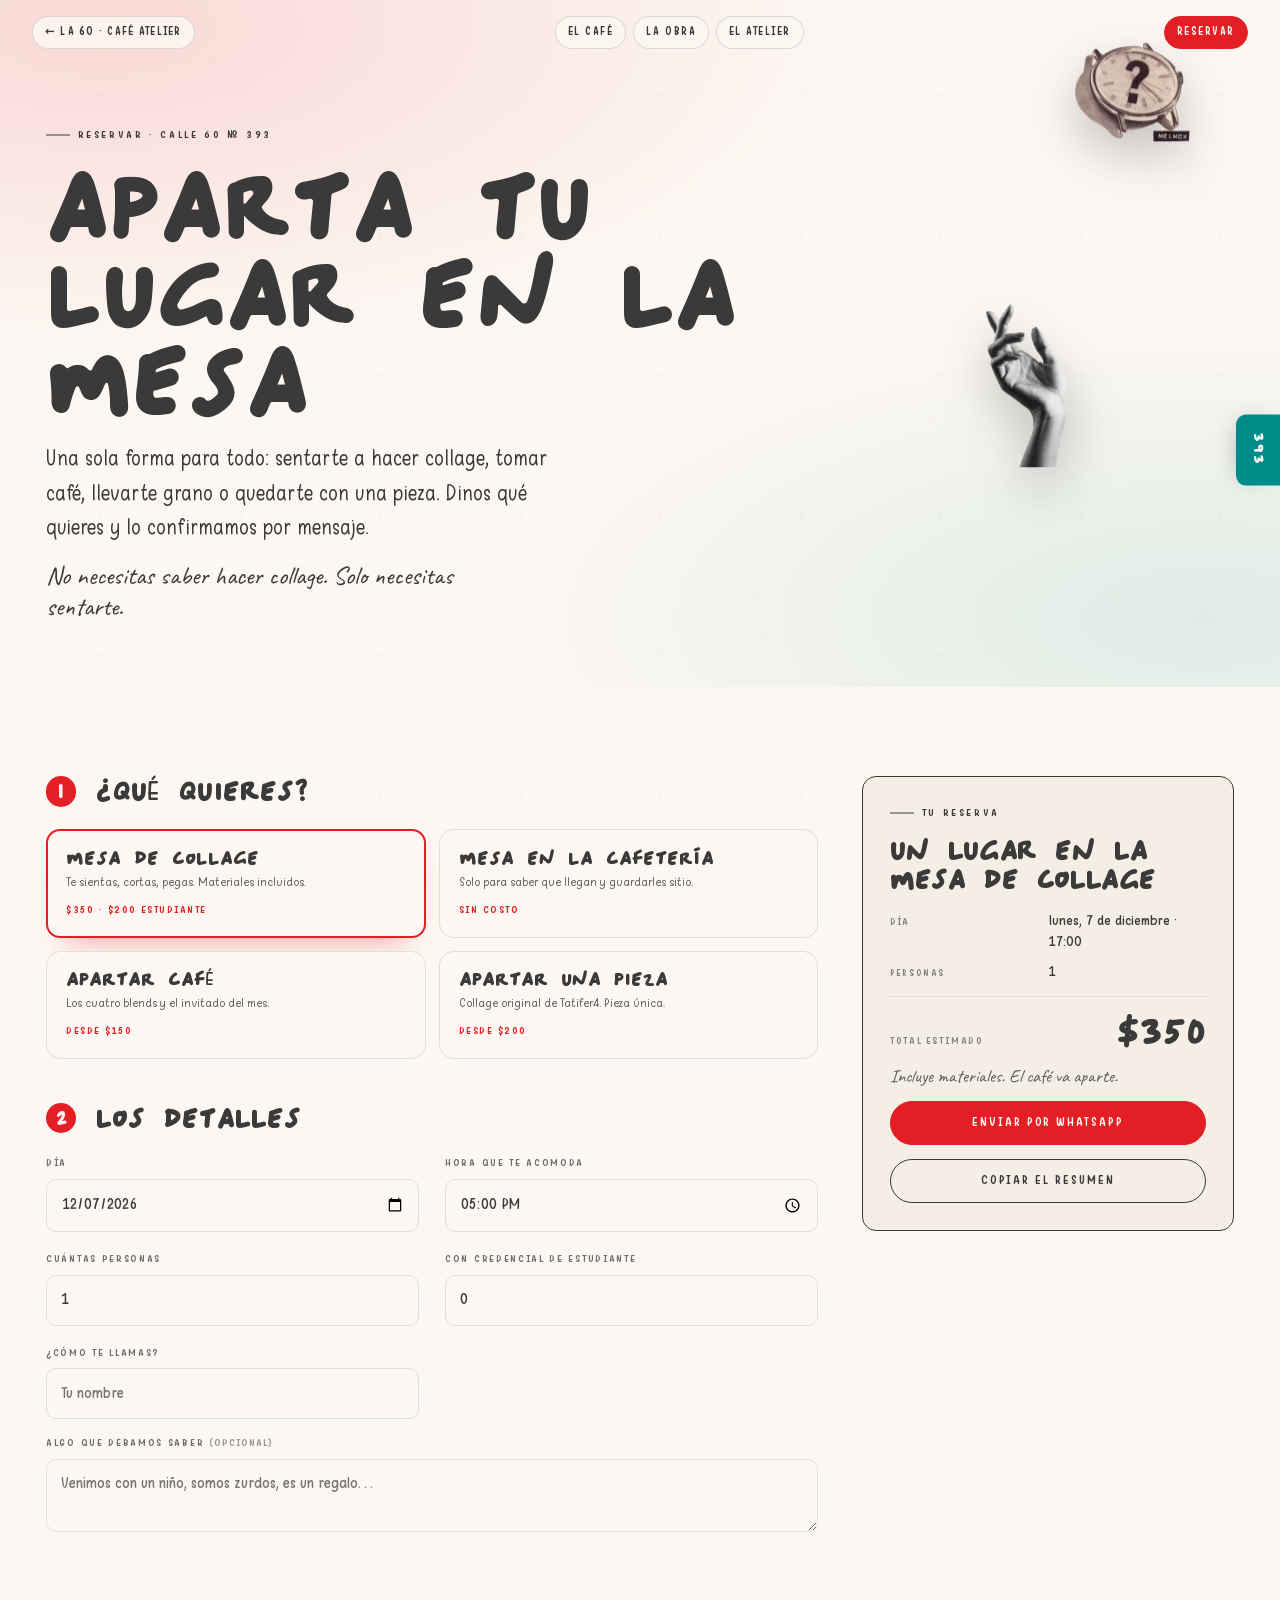
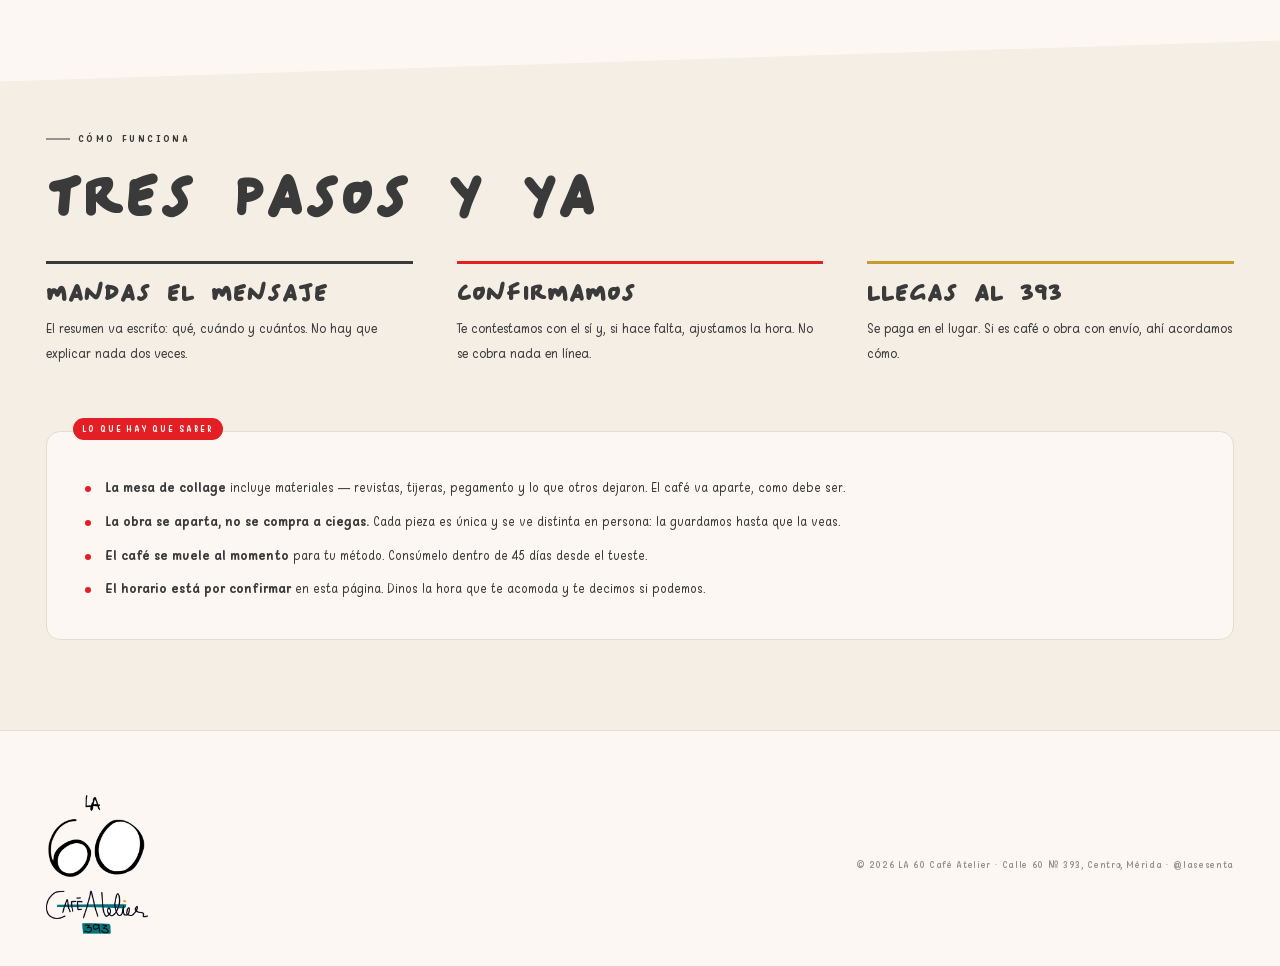
==== commit f4d75f3b: "Sube la cuota del taller a $350, y a $200 la de estudiante Antes eran $100 y $50.  El dato vive en T" ====
--- a/reservas.html
+++ b/reservas.html
@@ -89,7 +89,7 @@
             <span class="opcion__cuerpo">
               <span class="opcion__nombre">Mesa de collage</span>
               <span class="opcion__pie">Te sientas, cortas, pegas. Materiales incluidos.</span>
-              <span class="opcion__precio">$100 · $50 estudiante</span>
+              <span class="opcion__precio">$350 · $200 estudiante</span>
             </span>
           </label>
           <label class="opcion">
